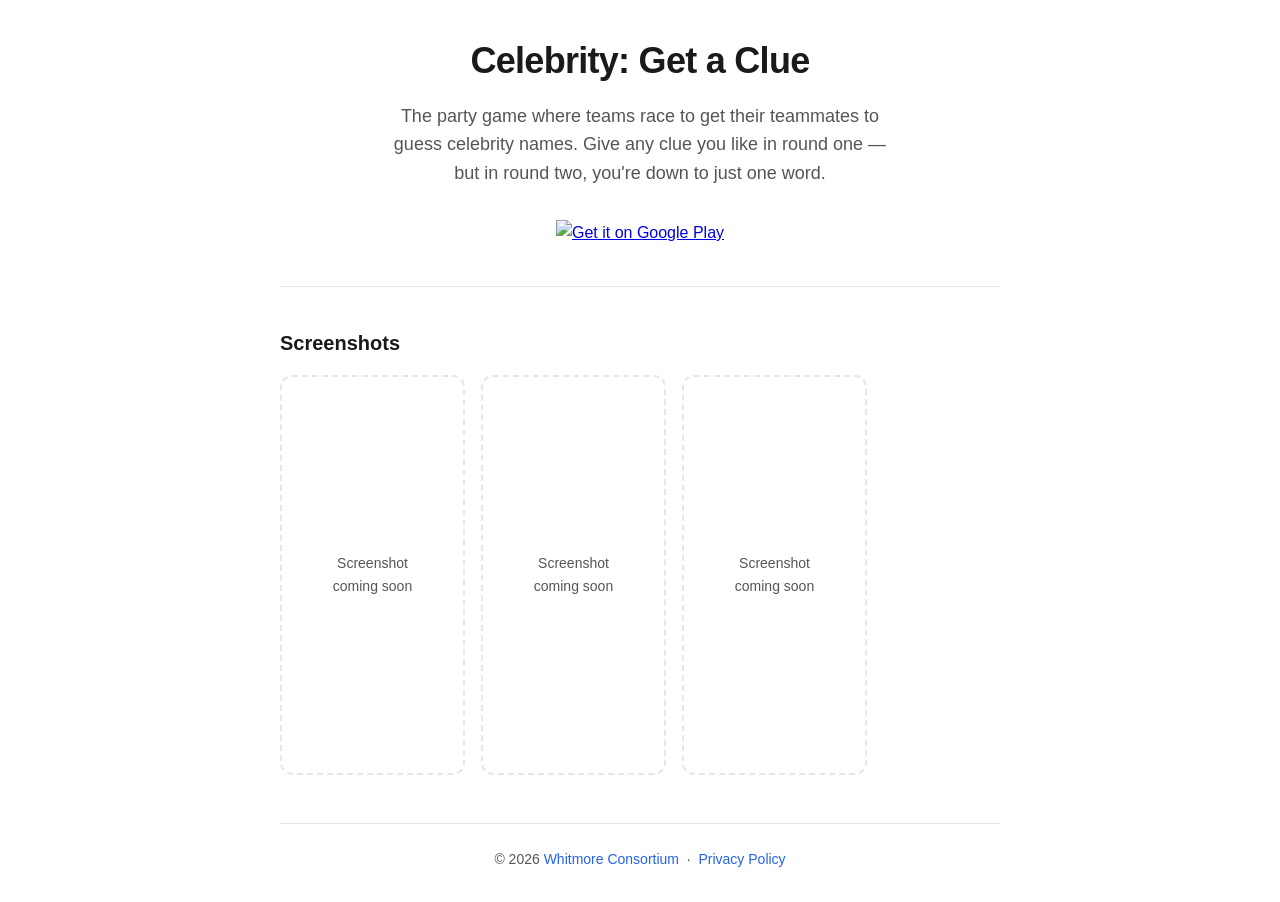
==== index.html @ ef0cbba1 "Initial website: landing page, privacy policy stub, and styles Co-Authored-By: Claude Sonnet 4.6 <no" ====
<!DOCTYPE html>
<html lang="en">
<head>
    <meta charset="UTF-8">
    <meta name="viewport" content="width=device-width, initial-scale=1.0">
    <title>Celebrity: Get a Clue</title>
    <meta name="description" content="A party game for Android. Race to get your team to guess celebrity names — any clue you like in round one, just one word in round two.">
    <link rel="stylesheet" href="assets/style.css">
</head>
<body>
    <div class="container">
        <header>
            <h1>Celebrity: Get a Clue</h1>
            <!-- TODO task 29: replace with final app description -->
            <p>
                The party game where teams race to get their teammates to guess celebrity names.
                Give any clue you like in round one — but in round two, you're down to just one word.
            </p>
            <!-- TODO task 30: replace href with actual Play Store URL once app is published -->
            <a class="badge" href="#" aria-label="Get it on Google Play">
                <img
                    src="https://play.google.com/intl/en_us/badges/static/images/badges/en_badge_web_generic.png"
                    alt="Get it on Google Play">
            </a>
        </header>

        <section class="screenshots">
            <h2>Screenshots</h2>
            <div class="screenshot-grid">
                <!-- TODO task 30: replace placeholders with real screenshots -->
                <div class="screenshot-placeholder">Screenshot<br>coming soon</div>
                <div class="screenshot-placeholder">Screenshot<br>coming soon</div>
                <div class="screenshot-placeholder">Screenshot<br>coming soon</div>
            </div>
        </section>

        <footer>
            <p>
                &copy; 2026 <a href="https://whitmoreconsortium.com">Whitmore Consortium</a>
                &nbsp;&middot;&nbsp;
                <a href="privacy.html">Privacy Policy</a>
            </p>
        </footer>
    </div>
</body>
</html>
---- assets/style.css ----
*, *::before, *::after {
    box-sizing: border-box;
    margin: 0;
    padding: 0;
}

:root {
    --color-bg: #ffffff;
    --color-text: #1a1a1a;
    --color-text-secondary: #555555;
    --color-accent: #2563eb;
    --color-border: #e5e7eb;
    --font-sans: -apple-system, BlinkMacSystemFont, "Segoe UI", Roboto, Helvetica, Arial, sans-serif;
    --max-width: 720px;
}

body {
    font-family: var(--font-sans);
    background: var(--color-bg);
    color: var(--color-text);
    line-height: 1.6;
    padding: 2rem 1.25rem;
}

.container {
    max-width: var(--max-width);
    margin: 0 auto;
}

header {
    text-align: center;
    padding-bottom: 2.5rem;
    border-bottom: 1px solid var(--color-border);
    margin-bottom: 2.5rem;
}

header h1 {
    font-size: 2.25rem;
    font-weight: 700;
    letter-spacing: -0.02em;
    margin-bottom: 0.75rem;
}

header p {
    font-size: 1.125rem;
    color: var(--color-text-secondary);
    max-width: 520px;
    margin: 0 auto 1.5rem;
}

.badge {
    display: inline-block;
    margin-top: 0.5rem;
}

.badge img {
    height: 56px;
    width: auto;
}

.screenshots {
    margin-bottom: 2.5rem;
}

.screenshots h2 {
    font-size: 1.25rem;
    font-weight: 600;
    margin-bottom: 1rem;
}

.screenshot-grid {
    display: flex;
    gap: 1rem;
    overflow-x: auto;
    padding-bottom: 0.5rem;
}

.screenshot-grid img {
    height: 400px;
    width: auto;
    border-radius: 12px;
    border: 1px solid var(--color-border);
    flex-shrink: 0;
}

.screenshot-placeholder {
    height: 400px;
    width: 185px;
    border-radius: 12px;
    border: 2px dashed var(--color-border);
    display: flex;
    align-items: center;
    justify-content: center;
    color: var(--color-text-secondary);
    font-size: 0.875rem;
    text-align: center;
    flex-shrink: 0;
}

footer {
    border-top: 1px solid var(--color-border);
    padding-top: 1.5rem;
    margin-top: 2.5rem;
    text-align: center;
    font-size: 0.875rem;
    color: var(--color-text-secondary);
}

footer a {
    color: var(--color-accent);
    text-decoration: none;
}

footer a:hover {
    text-decoration: underline;
}

/* Privacy policy page */
.prose h1 {
    font-size: 1.875rem;
    font-weight: 700;
    margin-bottom: 0.5rem;
}

.prose .meta {
    color: var(--color-text-secondary);
    font-size: 0.875rem;
    margin-bottom: 2rem;
}

.prose h2 {
    font-size: 1.25rem;
    font-weight: 600;
    margin-top: 2rem;
    margin-bottom: 0.5rem;
}

.prose p {
    margin-bottom: 1rem;
    color: var(--color-text-secondary);
}

.prose a {
    color: var(--color-accent);
    text-decoration: none;
}

.prose a:hover {
    text-decoration: underline;
}

.stub-notice {
    background: #fefce8;
    border: 1px solid #fde047;
    border-radius: 8px;
    padding: 1rem 1.25rem;
    margin-bottom: 2rem;
    font-size: 0.875rem;
    color: #713f12;
}

@media (max-width: 480px) {
    header h1 {
        font-size: 1.75rem;
    }

    .screenshot-grid img,
    .screenshot-placeholder {
        height: 300px;
        width: 139px;
    }
}
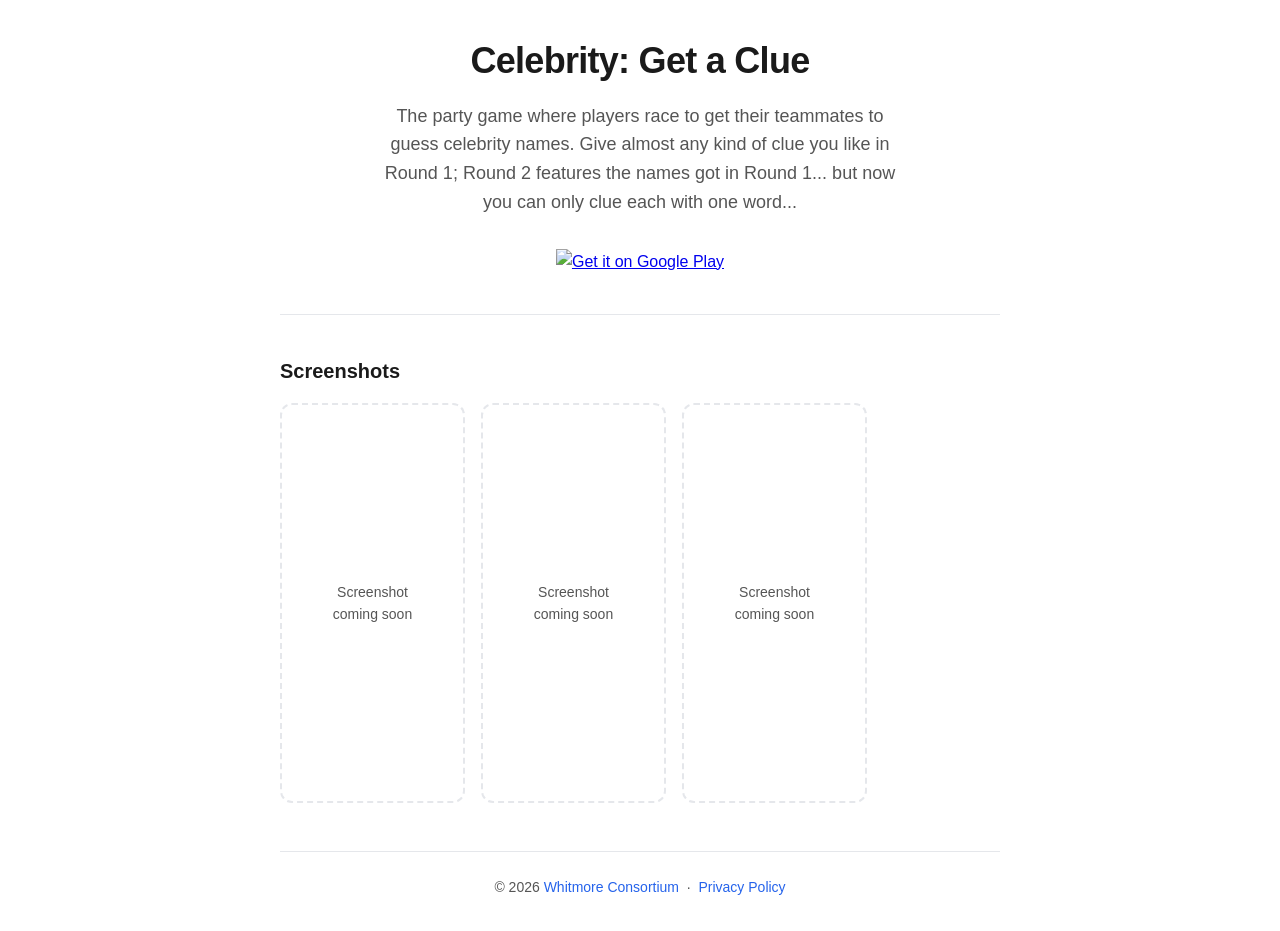
==== commit dc726c3a: "index.html: update app description" ====
--- a/index.html
+++ b/index.html
@@ -4,7 +4,7 @@
     <meta charset="UTF-8">
     <meta name="viewport" content="width=device-width, initial-scale=1.0">
     <title>Celebrity: Get a Clue</title>
-    <meta name="description" content="A party game for Android. Race to get your team to guess celebrity names — any clue you like in round one, just one word in round two.">
+    <meta name="description" content="A party game for Android. Race to get your team to guess celebrity names—any clue you like in round one, just one word in round two.">
     <link rel="stylesheet" href="assets/style.css">
 </head>
 <body>
@@ -13,8 +13,9 @@
             <h1>Celebrity: Get a Clue</h1>
             <!-- TODO task 29: replace with final app description -->
             <p>
-                The party game where teams race to get their teammates to guess celebrity names.
-                Give any clue you like in round one — but in round two, you're down to just one word.
+                The party game where players race to get their teammates to guess celebrity names.
+                Give almost any kind of clue you like in Round 1; Round 2 features the names got in Round 1... but
+                now you can only clue each with one word...
             </p>
             <!-- TODO task 30: replace href with actual Play Store URL once app is published -->
             <a class="badge" href="#" aria-label="Get it on Google Play">
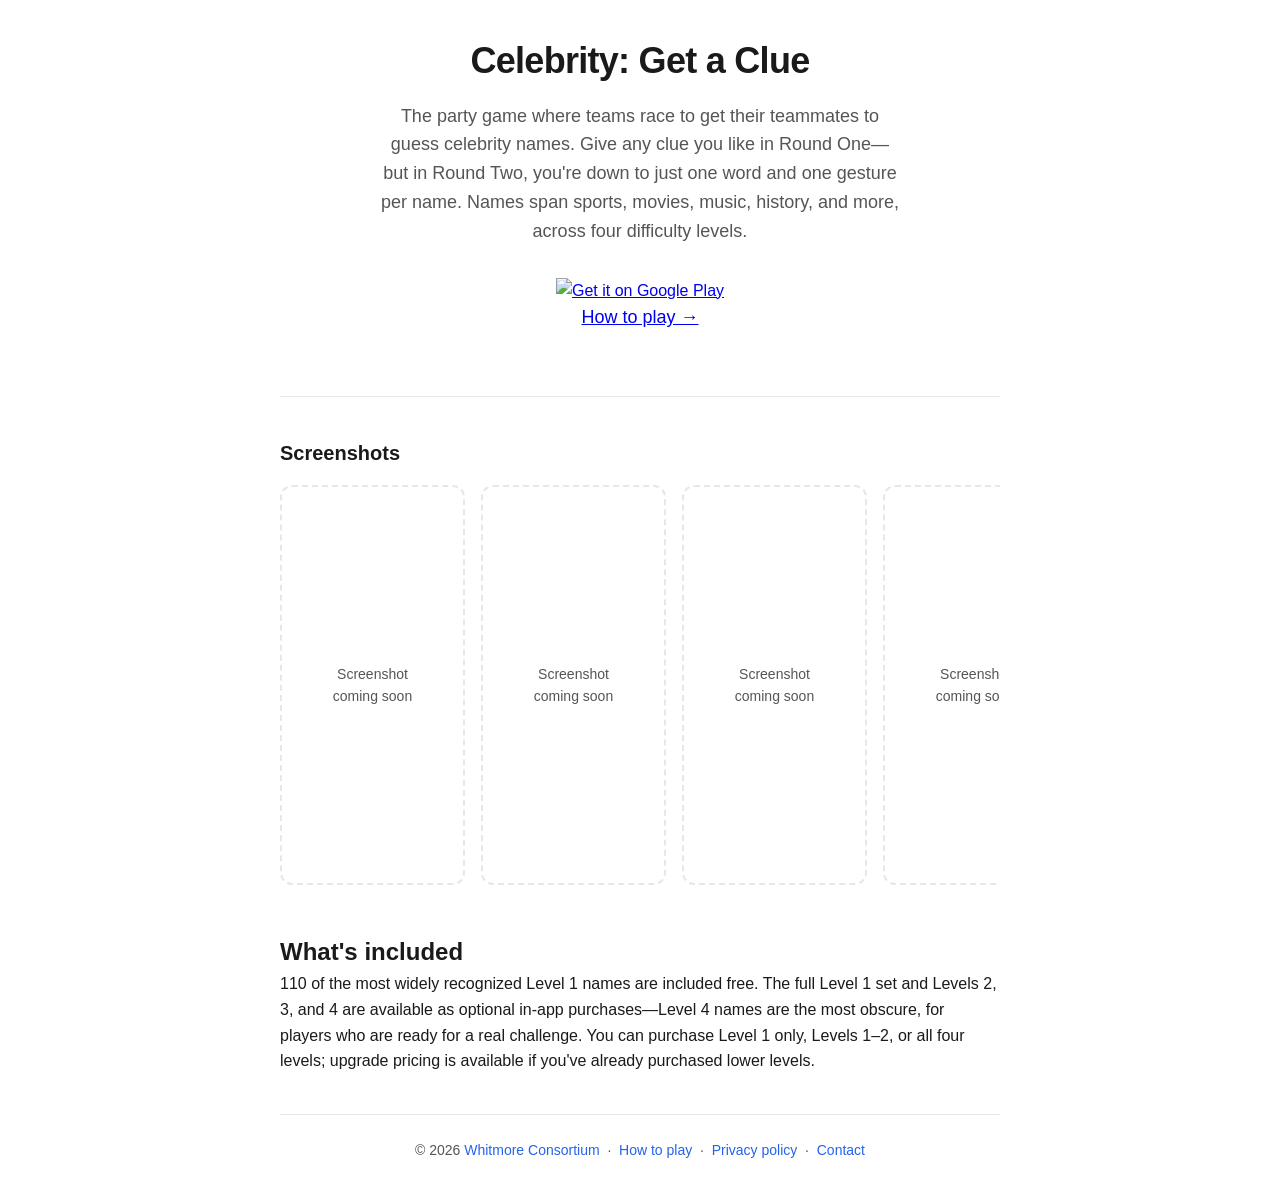
==== commit 396aa967: "index.html: expand description, add "What's included" section, add How to Play and Contact links to " ====
--- a/index.html
+++ b/index.html
@@ -4,18 +4,18 @@
     <meta charset="UTF-8">
     <meta name="viewport" content="width=device-width, initial-scale=1.0">
     <title>Celebrity: Get a Clue</title>
-    <meta name="description" content="A party game for Android. Race to get your team to guess celebrity names—any clue you like in round one, just one word in round two.">
+    <meta name="description" content="A party game for Android. Race to get your team to guess celebrity names—any clue you like in Round One, just one word and one gesture in Round Two.">
     <link rel="stylesheet" href="assets/style.css">
 </head>
 <body>
     <div class="container">
         <header>
             <h1>Celebrity: Get a Clue</h1>
-            <!-- TODO task 29: replace with final app description -->
             <p>
-                The party game where players race to get their teammates to guess celebrity names.
-                Give almost any kind of clue you like in Round 1; Round 2 features the names got in Round 1... but
-                now you can only clue each with one word...
+                The party game where teams race to get their teammates to guess celebrity names.
+                Give any clue you like in Round One—but in Round Two, you're down to just one word
+                and one gesture per name. Names span sports, movies, music, history, and more, across four
+                difficulty levels.
             </p>
             <!-- TODO task 30: replace href with actual Play Store URL once app is published -->
             <a class="badge" href="#" aria-label="Get it on Google Play">
@@ -23,23 +23,40 @@
                     src="https://play.google.com/intl/en_us/badges/static/images/badges/en_badge_web_generic.png"
                     alt="Get it on Google Play">
             </a>
+            <p class="header-link"><a href="how-to-play.html">How to play →</a></p>
         </header>
 
         <section class="screenshots">
             <h2>Screenshots</h2>
             <div class="screenshot-grid">
-                <!-- TODO task 30: replace placeholders with real screenshots -->
+                <!-- TODO before task 30: replace placeholders with real screenshots -->
+                <div class="screenshot-placeholder">Screenshot<br>coming soon</div>
                 <div class="screenshot-placeholder">Screenshot<br>coming soon</div>
                 <div class="screenshot-placeholder">Screenshot<br>coming soon</div>
                 <div class="screenshot-placeholder">Screenshot<br>coming soon</div>
             </div>
         </section>
 
+        <section class="included">
+            <h2>What's included</h2>
+            <p>
+                110 of the most widely recognized Level 1 names are included free. The full Level 1
+                set and Levels 2, 3, and 4 are available as optional in-app purchases—Level 4
+                names are the most obscure, for players who are ready for a real challenge. You can purchase
+                Level 1 only, Levels 1–2, or all four levels; upgrade pricing is available if
+                you've already purchased lower levels.
+            </p>
+        </section>
+
         <footer>
             <p>
                 &copy; 2026 <a href="https://whitmoreconsortium.com">Whitmore Consortium</a>
                 &nbsp;&middot;&nbsp;
-                <a href="privacy.html">Privacy Policy</a>
+                <a href="how-to-play.html">How to play</a>
+                &nbsp;&middot;&nbsp;
+                <a href="privacy.html">Privacy policy</a>
+                &nbsp;&middot;&nbsp;
+                <a href="mailto:contact@whitmoreconsortium.com">Contact</a>
             </p>
         </footer>
     </div>
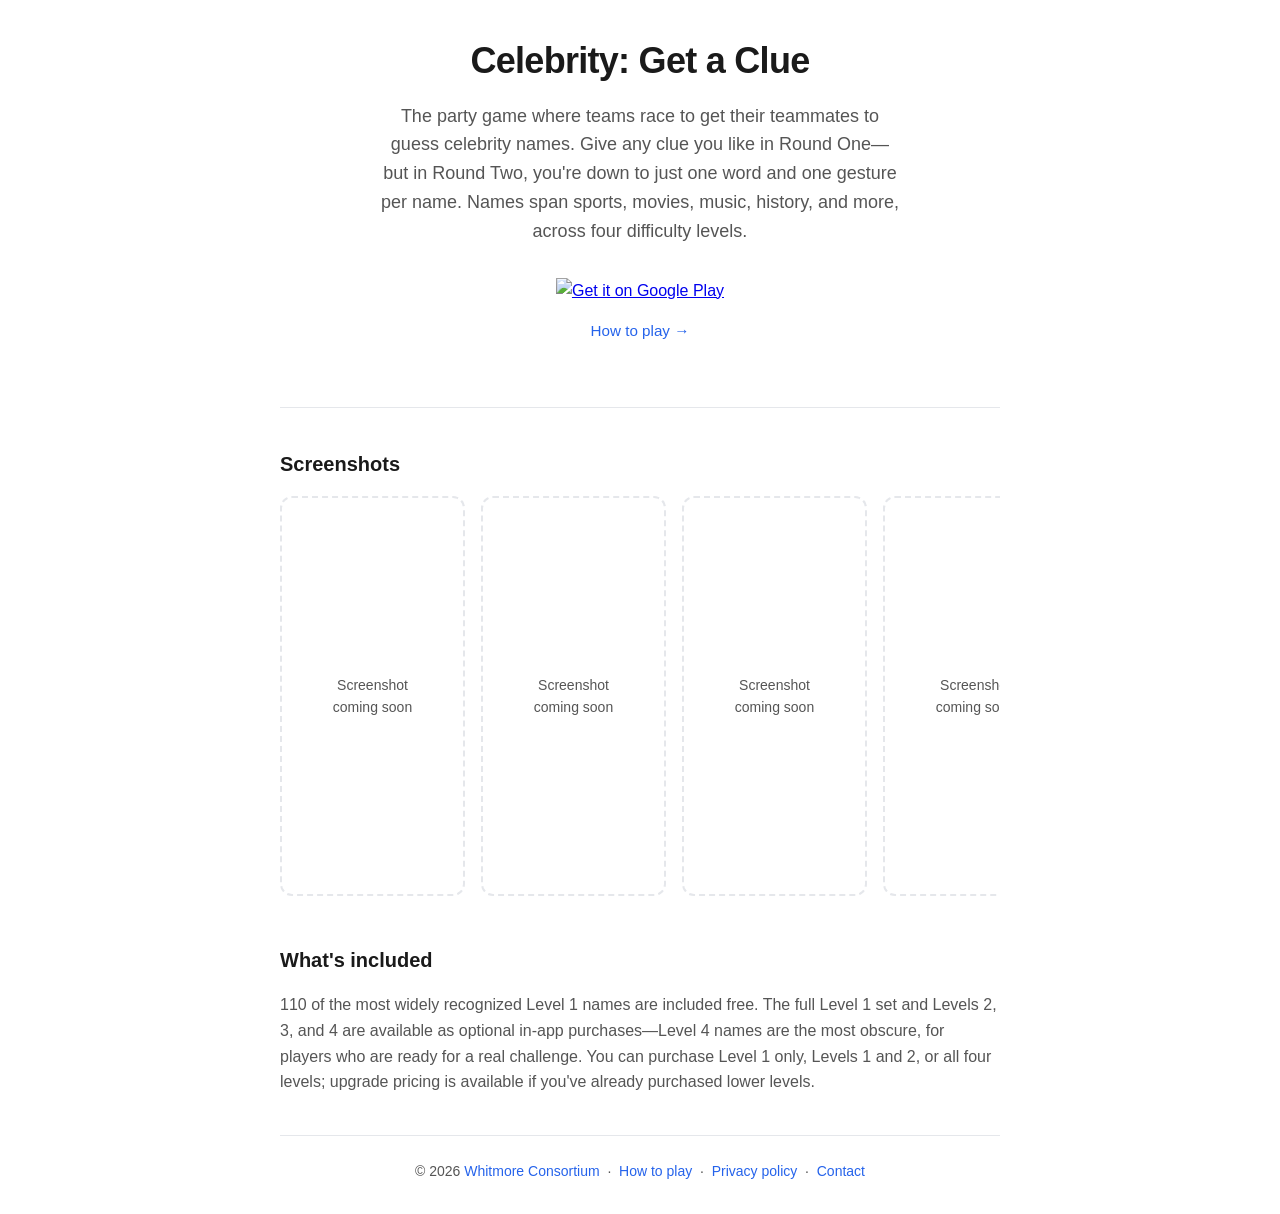
==== commit 5821e0ab: "misc cleanup" ====
--- a/index.html
+++ b/index.html
@@ -43,7 +43,7 @@
                 110 of the most widely recognized Level 1 names are included free. The full Level 1
                 set and Levels 2, 3, and 4 are available as optional in-app purchases—Level 4
                 names are the most obscure, for players who are ready for a real challenge. You can purchase
-                Level 1 only, Levels 1–2, or all four levels; upgrade pricing is available if
+                Level 1 only, Levels 1 and 2, or all four levels; upgrade pricing is available if
                 you've already purchased lower levels.
             </p>
         </section>
--- a/assets/style.css
+++ b/assets/style.css
@@ -115,6 +115,77 @@
     text-decoration: underline;
 }
 
+/* Main page */
+
+.header-link {
+    margin-top: 1rem;
+    font-size: 0.95rem;
+}
+
+.header-link a {
+    color: var(--color-accent);
+    text-decoration: none;
+}
+
+.header-link a:hover {
+    text-decoration: underline;
+}
+
+.included {
+    margin-bottom: 2.5rem;
+}
+
+.included h2 {
+    font-size: 1.25rem;
+    font-weight: 600;
+    margin-bottom: 1rem;
+}
+
+.included p {
+    color: var(--color-text-secondary);
+}
+
+/* How to Play page */
+
+.prose .dialogue {
+    margin-bottom: 1rem;
+    color: var(--color-text-secondary);
+    padding-left: 1.25rem;
+    border-left: 3px solid var(--color-border);
+}
+
+.prose details {
+    margin-top: 2.5rem;
+    border-top: 1px solid var(--color-border);
+    padding-top: 1.5rem;
+}
+
+.prose details summary {
+    font-size: 1rem;
+    font-weight: 600;
+    cursor: pointer;
+    color: var(--color-accent);
+    user-select: none;
+    margin-bottom: 0.5rem;
+}
+
+.prose details summary:hover {
+    text-decoration: underline;
+}
+
+.prose details[open] summary {
+    margin-bottom: 1rem;
+}
+
+.prose ul {
+    margin: 0.75rem 0 1rem 1.5rem;
+    color: var(--color-text-secondary);
+}
+
+.prose ul li {
+    margin-bottom: 0.35rem;
+}
+
 /* Privacy policy page */
 .prose h1 {
     font-size: 1.875rem;
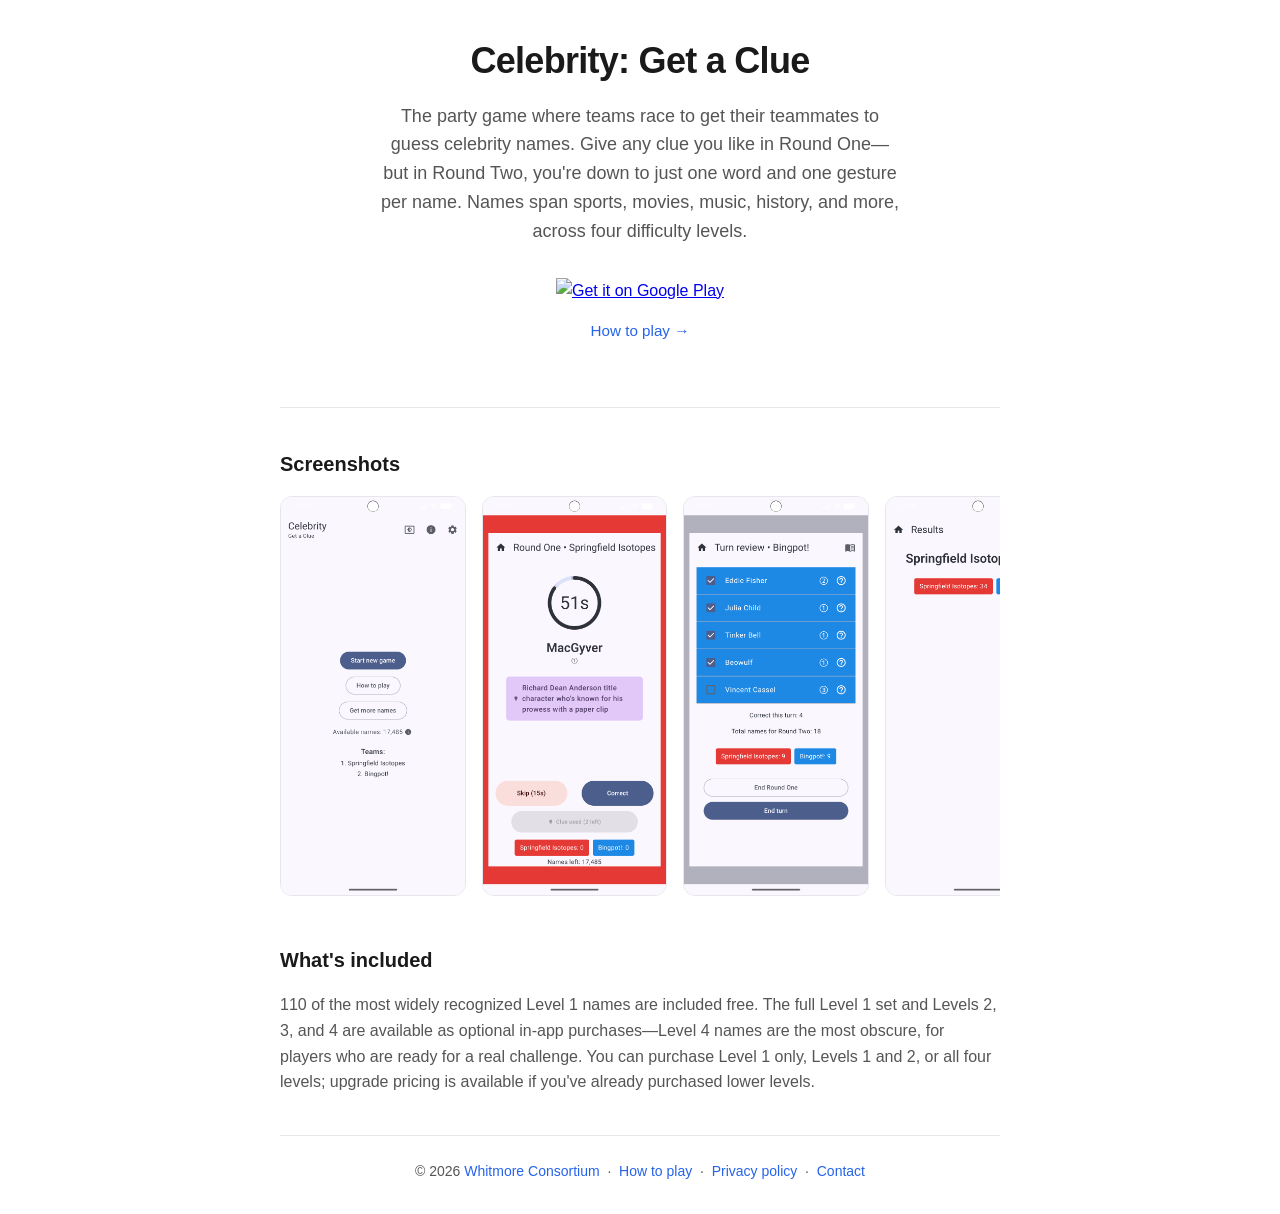
==== commit 309d2a73: "index.html: replace screenshot placeholders with real screenshots" ====
--- a/index.html
+++ b/index.html
@@ -29,11 +29,10 @@
         <section class="screenshots">
             <h2>Screenshots</h2>
             <div class="screenshot-grid">
-                <!-- TODO before task 30: replace placeholders with real screenshots -->
-                <div class="screenshot-placeholder">Screenshot<br>coming soon</div>
-                <div class="screenshot-placeholder">Screenshot<br>coming soon</div>
-                <div class="screenshot-placeholder">Screenshot<br>coming soon</div>
-                <div class="screenshot-placeholder">Screenshot<br>coming soon</div>
+                <img src="assets/screenshots/home.png" alt="Home screen">
+                <img src="assets/screenshots/playing.png" alt="Active game">
+                <img src="assets/screenshots/turn-review.png" alt="Turn review">
+                <img src="assets/screenshots/results.png" alt="Results screen">
             </div>
         </section>
 
